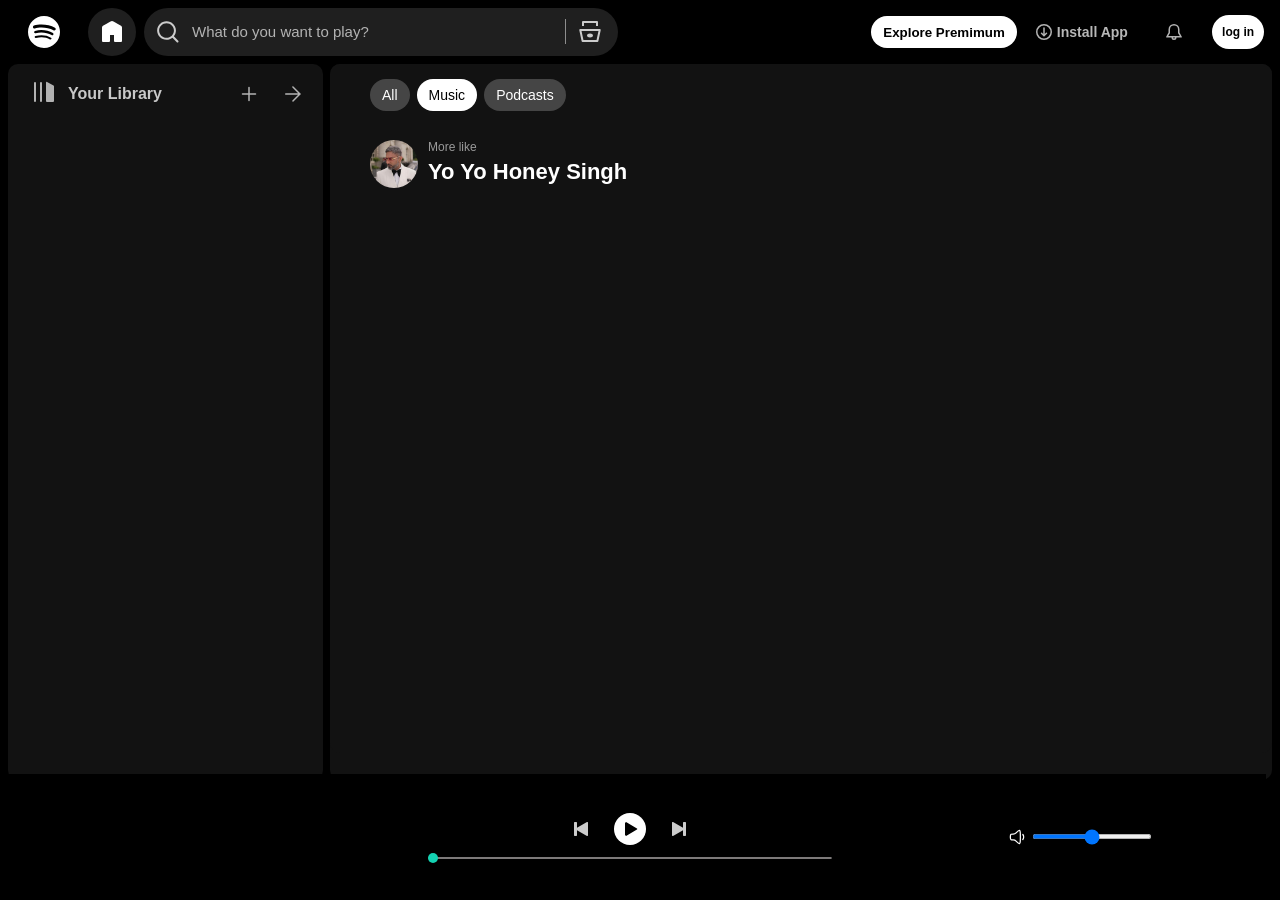
==== spotify.html @ b98eda98 "first commit" ====
<!DOCTYPE html>
<html lang="en">

<head>
    <meta charset="UTF-8">
    <meta name="viewport" content="width=device-width, initial-scale=1.0">
    <title>Spotify - Web Player: Music for everyone</title>
    <link rel="stylesheet" href="spotify.css">
    <link rel="stylesheet" href="spotify2.css">
    <link rel="stylesheet" href="https://cdnjs.cloudflare.com/ajax/libs/font-awesome/6.7.2/css/all.min.css"
        integrity="sha512-Evv84Mr4kqVGRNSgIGL/F/aIDqQb7xQ2vcrdIwxfjThSH8CSR7PBEakCr51Ck+w+/U6swU2Im1vVX0SVk9ABhg=="
        crossorigin="anonymous" referrerpolicy="no-referrer" />
</head>

<body>
    <nav>
        <div class="nav_bar">
            <div class="nav_first all_flex">
                <div class="hameburger">
                    <img src="hameburger.svg" alt="" class="invert">
                </div>
                <div class="spotify all_flex">
                    <img src="spotify (1).svg" class="">
                </div>
                <div class="home">
                    <img src="home.svg" alt="" class="invert">
                </div>
                <div class="serch_container">
                    <div class="serch_logo">
                        <img src="serch.svg" alt="" class="invert">
                    </div>
                    <div class="fst_input">
                        <input type="text" name="" id="input" placeholder="What do you want to play?">
                    </div>
                    <div class="browse">
                        <div class="brows_icon">
                            <img src="browse.svg" alt="">
                        </div>
                    </div>
                </div>
            </div>
            <div class="next">
                <div class="btn1">
                    <button>Explore Premimum</button>
                </div>
                <div class="install all_flex">
                    <img src="download.svg" alt="">
                    <div class="text">Install App</div>
                </div>
                <div class="bell all_flex">
                    <img src="bell.svg" alt="">
                </div>
                <div class="login all_flex">
                    <p>log in</p>
                </div>
            </div>
        </div>
    </nav>

    <div class="main">
        <div class="first_coloum">
            <div class="contnet_sec">
                <div class="content">
                    <div class="library">
                        <div class="lib_img">
                            <img src="library.svg" alt="" class="invert">
                        </div>
                        <p>Your Library</p>
                    </div>
                    <div class="icon">
                        <div class="plus width all_flex">
                            <img src="plus.svg" alt="" class="invert img_wdth">
                        </div>
                        <div class="right width all_flex">
                            <img src="arrow.svg" alt="" class="invert img_wdth">
                        </div>
                    </div>
                </div>
            </div>

            <div class="songs_sec">
                <div class="songs">
                    <ul></ul>
                </div>
            </div>
        </div>

        <div class="second_coloum">
            <div class="content2">
                <div class="sc_first">
                    <div class="buttons">
                        <div class="all">
                            <p>All</p>
                        </div>
                        <div class="music">
                            <p>Music</p>
                        </div>
                        <div class="podcast">
                            <p>Podcasts</p>
                        </div>
                    </div>
                </div>

                <div class="scrool">

                    <div class="main_content">
                        <div class="singer">
                            <div class="img">
                                <img src="assets/ab6761610000f178bc7e4fffd515b47ff1ebbc1f.jpg">
                            </div>
                            <div class="texxt">
                                <p>More like</p>
                                <h1>Yo Yo Honey Singh</h1>
                            </div>
                        </div>
                    </div>
                    <div class="song_sec">
                         <!-- <div data-folder="YoYo" class="frst_song song">
                            <div class="play_btn">
                                <i class="fa-solid fa-play"></i>
                            </div>
                            <img src="assets/ab67706f000000027d7188716df3a173fcbd8a00.jpg" alt="">
                            <div class="txt">
                                <h3>Payal</h3>
                                <p>Yo Yo Honey Singh,</p>
                                <p>Paradox</p>
                            </div>
                        </div> 
                         <!-- <img src="songs/Ragni/cover.jpg.jpg" alt="">  
                       <div data-folder="Ragni" class="secnd_song song">
                            <div class="play_btn">
                                <i class="fa-solid fa-play"></i>
                            </div>
                            <img src="assets/ab6761610000f178bc7e4fffd515b47ff1ebbc1f.jpg" alt="">
                            <div class="txt">
                                <h3>Millionaire</h3>
                                <p>Yo Yo Honey Singh</p>
                            </div>
                        </div>
                        <div class="thrd_song song">
                            <div class="play_btn">
                                <i class="fa-solid fa-play"></i>
                            </div>
                            <img src="assets/ab67616d00001e0292ce6455ea43fe9af245d51c.jpg" alt="">
                            <div class="txt">
                                <h3>Dope Shope</h3>
                                <p>Yo Yo Honey Singh,</p>
                                <p>Deep Money</p>
                            </div>
                        </div>
                        <div class="frth_song song">
                            <div class="play_btn">
                                <i class="fa-solid fa-play"></i>
                            </div>
                            <img src="assets/ab67616d00001e0246a4f62d210c2cb02158eac7.jpg" alt="">
                            <div class="txt">
                                <h3>Blue Eyes</h3>
                                <p>Yo Yo Honey Singh</p>
                            </div>
                        </div>
                        <div class="ffth_song song">
                            <div class="play_btn">
                                <i class="fa-solid fa-play"></i>
                            </div>
                            <img src="assets/ab67616d00001e0265ce8c712e4fb894bc88461b.jpg" alt="">
                            <div class="txt">
                                <h3>Desi Kalakaar</h3>
                                <p>Yo Yo Honey Singh</p>
                            </div>
                        </div> 

                         <div class="frst_song song">
                            <div class="play_btn">
                                <i class="fa-solid fa-play"></i>
                            </div>
                            <img src="assets/ab67706f000000027d7188716df3a173fcbd8a00.jpg" alt="">

                            <div class="txt">
                                <h3>Payal</h3>
                                <p>Yo Yo Honey Singh,</p>
                                <p>Paradox</p>
                            </div>
                        </div>
                        <div class="secnd_song song">
                            <div class="play_btn">
                                <i class="fa-solid fa-play"></i>
                            </div>
                            <img src="assets/ab6761610000f178bc7e4fffd515b47ff1ebbc1f.jpg" alt="">
                            <div class="txt">
                                <h3>Millionaire</h3>
                                <p>Yo Yo Honey Singh</p>
                            </div>
                        </div>
                        <div class="thrd_song song">
                            <div class="play_btn">
                                <i class="fa-solid fa-play"></i>
                            </div>
                            <img src="assets/ab67616d00001e0292ce6455ea43fe9af245d51c.jpg" alt="">
                            <div class="txt">
                                <h3>Dope Shope</h3>
                                <p>Yo Yo Honey Singh,</p>
                                <p>Deep Money</p>
                            </div>
                        </div>
                        <div class="frth_song song">
                            <div class="play_btn">
                                <i class="fa-solid fa-play"></i>
                            </div>
                            <img src="assets/ab67616d00001e0246a4f62d210c2cb02158eac7.jpg" alt="">
                            <div class="txt">
                                <h3>Blue Eyes</h3>
                                <p>Yo Yo Honey Singh</p>
                            </div>
                        </div>
                        <div class="ffth_song song">
                            <div class="play_btn">
                                <i class="fa-solid fa-play"></i>
                            </div>
                            <img src="assets/ab67616d00001e0265ce8c712e4fb894bc88461b.jpg" alt="">
                            <div class="txt">
                                <h3>Desi Kalakaar</h3>
                                <p>Yo Yo Honey Singh</p>
                            </div>
                        </div>

                        <div class="frst_song song">
                            <div class="play_btn">
                                <i class="fa-solid fa-play"></i>
                            </div>
                            <img src="assets/ab67706f000000027d7188716df3a173fcbd8a00.jpg" alt="">

                            <div class="txt">
                                <h3>Payal</h3>
                                <p>Yo Yo Honey Singh,</p>
                                <p>Paradox</p>
                            </div>
                        </div>
                        <div class="secnd_song song">
                            <div class="play_btn">
                                <i class="fa-solid fa-play"></i>
                            </div>
                            <img src="assets/ab6761610000f178bc7e4fffd515b47ff1ebbc1f.jpg" alt="">
                            <div class="txt">
                                <h3>Millionaire</h3>
                                <p>Yo Yo Honey Singh</p>
                            </div>
                        </div>
                        <div class="thrd_song song">
                            <div class="play_btn">
                                <i class="fa-solid fa-play"></i>
                            </div>
                            <img src="assets/ab67616d00001e0292ce6455ea43fe9af245d51c.jpg" alt="">
                            <div class="txt">
                                <h3>Dope Shope</h3>
                                <p>Yo Yo Honey Singh,</p>
                                <p>Deep Money</p>
                            </div>
                        </div>
                        <div class="frth_song song">
                            <div class="play_btn">
                                <i class="fa-solid fa-play"></i>
                            </div>
                            <img src="assets/ab67616d00001e0246a4f62d210c2cb02158eac7.jpg" alt="">
                            <div class="txt">
                                <h3>Blue Eyes</h3>
                                <p>Yo Yo Honey Singh</p>
                            </div>
                        </div>
                        <div class="ffth_song song">
                            <div class="play_btn">
                                <i class="fa-solid fa-play"></i>
                            </div>
                            <img src="assets/ab67616d00001e0265ce8c712e4fb894bc88461b.jpg" alt="">
                            <div class="txt">
                                <h3>Desi Kalakaar</h3>
                                <p>Yo Yo Honey Singh</p>
                            </div>
                        </div>

                        <div class="frst_song song">
                            <div class="play_btn">
                                <i class="fa-solid fa-play"></i>
                            </div>
                            <img src="assets/ab67706f000000027d7188716df3a173fcbd8a00.jpg" alt="">

                            <div class="txt">
                                <h3>Payal</h3>
                                <p>Yo Yo Honey Singh,</p>
                                <p>Paradox</p>
                            </div>
                        </div>
                        <div class="secnd_song song">
                            <div class="play_btn">
                                <i class="fa-solid fa-play"></i>
                            </div>
                            <img src="assets/ab6761610000f178bc7e4fffd515b47ff1ebbc1f.jpg" alt="">
                            <div class="txt">
                                <h3>Millionaire</h3>
                                <p>Yo Yo Honey Singh</p>
                            </div>
                        </div>
                        <div class="thrd_song song">
                            <div class="play_btn">
                                <i class="fa-solid fa-play"></i>
                            </div>
                            <img src="assets/ab67616d00001e0292ce6455ea43fe9af245d51c.jpg" alt="">
                            <div class="txt">
                                <h3>Dope Shope</h3>
                                <p>Yo Yo Honey Singh,</p>
                                <p>Deep Money</p>
                            </div>
                        </div>
                        <div class="frth_song song">
                            <div class="play_btn">
                                <i class="fa-solid fa-play"></i>
                            </div>
                            <img src="assets/ab67616d00001e0246a4f62d210c2cb02158eac7.jpg" alt="">
                            <div class="txt">
                                <h3>Blue Eyes</h3>
                                <p>Yo Yo Honey Singh</p>
                            </div>
                        </div>
                        <div class="ffth_song song">
                            <div class="play_btn">
                                <i class="fa-solid fa-play"></i>
                            </div>
                            <img src="assets/ab67616d00001e0265ce8c712e4fb894bc88461b.jpg" alt="">
                            <div class="txt">
                                <h3>Desi Kalakaar</h3>
                                <p>Yo Yo Honey Singh</p>
                            </div>
                        </div>
                        <div class="frst_song song">
                            <div class="play_btn">
                                <i class="fa-solid fa-play"></i>
                            </div>
                            <img src="assets/ab67706f000000027d7188716df3a173fcbd8a00.jpg" alt="">

                            <div class="txt">
                                <h3>Payal</h3>
                                <p>Yo Yo Honey Singh,</p>
                                <p>Paradox</p>
                            </div>
                        </div>
                        <div class="secnd_song song">
                            <div class="play_btn">
                                <i class="fa-solid fa-play"></i>
                            </div>
                            <img src="assets/ab6761610000f178bc7e4fffd515b47ff1ebbc1f.jpg" alt="">
                            <div class="txt">
                                <h3>Millionaire</h3>
                                <p>Yo Yo Honey Singh</p>
                            </div>
                        </div>
                        <div class="thrd_song song">
                            <div class="play_btn">
                                <i class="fa-solid fa-play"></i>
                            </div>
                            <img src="assets/ab67616d00001e0292ce6455ea43fe9af245d51c.jpg" alt="">
                            <div class="txt">
                                <h3>Dope Shope</h3>
                                <p>Yo Yo Honey Singh,</p>
                                <p>Deep Money</p>
                            </div>
                        </div>
                        <div class="frth_song song">
                            <div class="play_btn">
                                <i class="fa-solid fa-play"></i>
                            </div>
                            <img src="assets/ab67616d00001e0246a4f62d210c2cb02158eac7.jpg" alt="">
                            <div class="txt">
                                <h3>Blue Eyes</h3>
                                <p>Yo Yo Honey Singh</p>
                            </div>
                        </div>
                        <div class="ffth_song song">
                            <div class="play_btn">
                                <i class="fa-solid fa-play"></i>
                            </div>
                            <img src="assets/ab67616d00001e0265ce8c712e4fb894bc88461b.jpg" alt="">
                            <div class="txt">
                                <h3>Desi Kalakaar</h3>
                                <p>Yo Yo Honey Singh</p>
                            </div>
                        </div>
                        <div class="frst_song song">
                            <div class="play_btn">
                                <i class="fa-solid fa-play"></i>
                            </div>
                            <img src="assets/ab67706f000000027d7188716df3a173fcbd8a00.jpg" alt="">

                            <div class="txt">
                                <h3>Payal</h3>
                                <p>Yo Yo Honey Singh,</p>
                                <p>Paradox</p>
                            </div>
                        </div>
                        <div class="secnd_song song">
                            <div class="play_btn">
                                <i class="fa-solid fa-play"></i>
                            </div>
                            <img src="assets/ab6761610000f178bc7e4fffd515b47ff1ebbc1f.jpg" alt="">
                            <div class="txt">
                                <h3>Millionaire</h3>
                                <p>Yo Yo Honey Singh</p>
                            </div>
                        </div>
                        <div class="thrd_song song">
                            <div class="play_btn">
                                <i class="fa-solid fa-play"></i>
                            </div>
                            <img src="assets/ab67616d00001e0292ce6455ea43fe9af245d51c.jpg" alt="">
                            <div class="txt">
                                <h3>Dope Shope</h3>
                                <p>Yo Yo Honey Singh,</p>
                                <p>Deep Money</p>
                            </div>
                        </div>
                        <div class="frth_song song">
                            <div class="play_btn">
                                <i class="fa-solid fa-play"></i>
                            </div>
                            <img src="assets/ab67616d00001e0246a4f62d210c2cb02158eac7.jpg" alt="">
                            <div class="txt">
                                <h3>Blue Eyes</h3>
                                <p>Yo Yo Honey Singh</p>
                            </div>
                        </div>
                        <div class="ffth_song song">
                            <div class="play_btn">
                                <i class="fa-solid fa-play"></i>
                            </div>
                            <img src="assets/ab67616d00001e0265ce8c712e4fb894bc88461b.jpg" alt="">
                            <div class="txt">
                                <h3>Desi Kalakaar</h3>
                                <p>Yo Yo Honey Singh</p>
                            </div>
                        </div>
                        <div class="frst_song song">
                            <div class="play_btn">
                                <i class="fa-solid fa-play"></i>
                            </div>
                            <img src="assets/ab67706f000000027d7188716df3a173fcbd8a00.jpg" alt="">

                            <div class="txt">
                                <h3>Payal</h3>
                                <p>Yo Yo Honey Singh,</p>
                                <p>Paradox</p>
                            </div>
                        </div>
                        <div class="secnd_song song">
                            <div class="play_btn">
                                <i class="fa-solid fa-play"></i>
                            </div>
                            <img src="assets/ab6761610000f178bc7e4fffd515b47ff1ebbc1f.jpg" alt="">
                            <div class="txt">
                                <h3>Millionaire</h3>
                                <p>Yo Yo Honey Singh</p>
                            </div>
                        </div>
                        <div class="thrd_song song">
                            <div class="play_btn">
                                <i class="fa-solid fa-play"></i>
                            </div>
                            <img src="assets/ab67616d00001e0292ce6455ea43fe9af245d51c.jpg" alt="">
                            <div class="txt">
                                <h3>Dope Shope</h3>
                                <p>Yo Yo Honey Singh,</p>
                                <p>Deep Money</p>
                            </div>
                        </div>
                        <div class="frth_song song">
                            <div class="play_btn">
                                <i class="fa-solid fa-play"></i>
                            </div>
                            <img src="assets/ab67616d00001e0246a4f62d210c2cb02158eac7.jpg" alt="">
                            <div class="txt">
                                <h3>Blue Eyes</h3>
                                <p>Yo Yo Honey Singh</p>
                            </div>
                        </div>
                        <div class="ffth_song song">
                            <div class="play_btn">
                                <i class="fa-solid fa-play"></i>
                            </div>
                            <img src="assets/ab67616d00001e0265ce8c712e4fb894bc88461b.jpg" alt="">
                            <div class="txt">
                                <h3>Desi Kalakaar</h3>
                                <p>Yo Yo Honey Singh</p>
                            </div>
                        </div>
                        <div class="frst_song song">
                            <div class="play_btn">
                                <i class="fa-solid fa-play"></i>
                            </div>
                            <img src="assets/ab67706f000000027d7188716df3a173fcbd8a00.jpg" alt="">

                            <div class="txt">
                                <h3>Payal</h3>
                                <p>Yo Yo Honey Singh,</p>
                                <p>Paradox</p>
                            </div>
                        </div>
                        <div class="secnd_song song">
                            <div class="play_btn">
                                <i class="fa-solid fa-play"></i>
                            </div>
                            <img src="assets/ab6761610000f178bc7e4fffd515b47ff1ebbc1f.jpg" alt="">
                            <div class="txt">
                                <h3>Millionaire</h3>
                                <p>Yo Yo Honey Singh</p>
                            </div>
                        </div>
                        <div class="thrd_song song">
                            <div class="play_btn">
                                <i class="fa-solid fa-play"></i>
                            </div>
                            <img src="assets/ab67616d00001e0292ce6455ea43fe9af245d51c.jpg" alt="">
                            <div class="txt">
                                <h3>Dope Shope</h3>
                                <p>Yo Yo Honey Singh,</p>
                                <p>Deep Money</p>
                            </div>
                        </div>
                        <div class="frth_song song">
                            <div class="play_btn">
                                <i class="fa-solid fa-play"></i>
                            </div>
                            <img src="assets/ab67616d00001e0246a4f62d210c2cb02158eac7.jpg" alt="">
                            <div class="txt">
                                <h3>Blue Eyes</h3>
                                <p>Yo Yo Honey Singh</p>
                            </div>
                        </div>
                        <div class="ffth_song song">
                            <div class="play_btn">
                                <i class="fa-solid fa-play"></i>
                            </div>
                            <img src="assets/ab67616d00001e0265ce8c712e4fb894bc88461b.jpg" alt="">
                            <div class="txt">
                                <h3>Desi Kalakaar</h3>
                                <p>Yo Yo Honey Singh</p>
                            </div>
                        </div> -->
                    </div>
                </div>
            </div>
        </div>
    </div>

    <div class="track_player">
        <div class="first">
            <div class="song_tittle">
                <p></p>
            </div>
        </div>
        <div class="second">
            <div class="top">
                <img id="previous" src="left_play.svg" alt="" class="invert inv">
                <img id="play" src="play1.svg" alt="">
                <img id="next" src="right_play.svg" alt="" class="invert inv">
            </div>
            <div class="bottom all_flex">
                <div class="time1"></div>
                <div class="seekbar1">
                    <div class="seekbar"></div>
                    <div class="circle"></div>
                </div>
                <div class="time2"></div>
            </div>
        </div>
        <div class="third all_flex">
            <div class="volume all_flex">
                <img src="volumeHalf.svg" alt="" class="invert">
                <input type="range" id="volume" class="volume-slider" min="0" max="1" step="0.01" value="0.5">
            </div>
        </div>
    </div>
    </div>

    <script src="spotify.js"></script>
</body>

</html>
---- spotify.css ----
* {
    margin: 0;
    padding: 0;
}

body {
    background-color: #000000;
    color: #fff;
    padding: 8px;
    font-family: Arial, sans-serif;
    /* position: relative; */
}

.nav_bar {
    width: 100%;
    height: 48px;
    display: flex;
    align-items: center;
    justify-content: space-between;
}

.spotify {
    width: 72px;
    height: 48px;
}

.hameburger img {
    width: 35px;
    display: none;
}

.spotify img {
    width: 32px;
    height: 32px;
    cursor: pointer;
}

.home {
    margin: 0 0 0 8px;
    padding: 12px;
    background-color: #1f1f1f;
    border-radius: 50%;
    width: 24px;
    height: 24px;
}

.home img {
    width: 24px;
    height: 24px;
    cursor: pointer;
}

.serch_container {
    border-radius: 0 30px 30px 0;
    width: auto;
    height: 48px;
    padding: 0 8px;
    display: flex;
}

.serch_logo {
    width: 48px;
    height: 48px;
    background-color: #1f1f1f;
    border-radius: 30px 0 0 30px;
}

.serch_logo img {
    padding: 0 12px;
    width: 24px;
    height: 48px;
    filter: invert(.8);
    cursor: pointer;
}

.fst_input input {
    width: 362px;
    height: 48px;
    background-color: #1f1f1f;
    border: none;
    outline: none;
    padding-right: 10px;
}

.fst_input input::placeholder {
    color: #b3b3b3;
    font-size: 15px;
}

.browse {
    width: 54px;
    height: 48px;
    background-color: #1f1f1f;
    border-radius: 0 30px 30px 0;
}

.brows_icon {
    margin: 11px 0 0 1px;
    border-left: 1px solid rgb(141, 141, 141);
    width: 40.667px;
    height: 24.667px;
    background-color: #1f1f1f;
}

.brows_icon img {
    width: 24px;
    height: 24px;
    filter: invert(.8);
    padding: 1px 8px 0 12px;
    cursor: pointer;
}

.next {
    /* margin-left: 228.267px; */
    width: 400.667px;
    height: 48px;
    display: flex;
    align-items: center;
}

.btn1 button {
    width: 145.33px;
    height: 32px;
    background-color: #fff;
    color: #000;
    border: none;
    outline: none;
    font-weight: 700;
    border-radius: 30px;
    cursor: pointer;
}

.install {
    margin-left: 7px;
    width: 95.333px;
    height: 24px;
    padding: 4px 8px 4px 12px;
}

.install img {
    width: 16px;
    height: 16px;
    filter: invert(.7);
    cursor: pointer;
}

.install .text {
    font-weight: 700;
    font-size: 14px;
    margin-left: 5px;
    color: #ffffffb7;
    cursor: pointer;
}

.bell {
    width: 32px;
    height: 32px;
    margin-left: 14px;
    padding: 0 8px;
}

.bell img {
    width: 16px;
    height: 16px;
    filter: invert(.7);
    cursor: pointer;
}

.login {
    margin-left: 7px;
    width: 70px;
    height: 48px;
}

.login p {
    padding: 10px;
    background-color: #fff;
    color: #000;
    border-radius: 20px;
    font-weight: 700;
    cursor: pointer;
    font-size: 12px;
}

.main {
    display: flex;
    gap: 7px;
    margin-top: 8px;
}

.first_coloum {
    width: 25%;
    height: 79.5vh;
    border-radius: 10px;
    background-color: #121212;
}

.second_coloum {
    width: 75%;
    height: 79.5vh;
    border-radius: 10px;
    background-color: #121212;
}

.content2 {
    width: auto;
    height: auto;
    width: 100%;
    height: 76.5vh;
    border-radius: 10px;
    background-color: #121212;
}

.contnet_sec {
    width: 100%;
    height: 76px;
}

.content {
    width: 283px;
    height: 40px;
    padding: 12px 16px 8px 16px;
    display: flex;
}

.library {
    width: 142px;
    height: 32px;
    padding: 4px 8px;
    display: flex;
    margin-right: 60px;
}

.lib_img {
    width: 24px;
    height: 24px;
    margin-right: 12px;
}

.lib_img img {
    width: auto;
    filter: invert(.7);
}

.library p {
    font-weight: 700;
    height: 28px;
    line-height: 28px;
    color: #ffffffc4;
}

.icon {
    width: 72px;
    height: 32px;
    display: flex;
}

.width {
    width: 32px;
    height: 32px;
}

.img_wdth {
    width: 16px;
    height: 16px;
}

.plus {
    margin: 2px 15px auto auto;
    filter: invert(.3);
}

.right {
    margin: 2px auto auto auto;
    filter: invert(.3);
}

.songs_sec {
    width: 91%;
    height: 75vh;
    padding: 10px 0px 10px 25px;
    /* border: 1px solid red; */
}

.songs {
    width: 100%;
    height: 57.9vh;
    overflow: scroll;
    overflow-x: hidden;
    /* border: 1px solid rgb(4, 255, 0); */
}

.songs ul {
    display: flex;
    flex-direction: column;
    gap: 6px;
}

.songs ul li {
    display: flex;
    align-items: center;
    justify-content: space-between;
    overflow: hidden;
    width: 89%;
    height: 30px;
    list-style-type: decimal;
    font-size: 11px;
    padding: 5px 10px 5px 5px;
    border-radius: 4px;
    cursor: pointer;
    color: #ffffffba;
    font-weight: 550;
    border: 1.5px solid rgb(56, 56, 56);
}

.music_icn img {
    margin-right: 7px;
}

.music_text {
    display: flex;
    align-items: center;
    width: 82%;
    height: 28px;
    margin-right: 9px;
    overflow: scroll;
    scrollbar-width: none;
    /* border: 1px solid green; */
}

.sc_first {
    width: auto;
    height: 64px;
    padding: 8px 40px 0 40px;
}

.buttons {
    width: 200px;
    height: 40px;
    padding-top: 7px;
    display: flex;
}

.buttons p {
    margin: 0 7px 0 0;
    padding: 8px 12px;
    border-radius: 20px;
    font-size: 14px;
    background-color: #454545;
}

.music p {
    background-color: #fff;
    color: #000;
}

.main_content {
    width: 80%;
    padding: 4px 40px 0 40px;
    /* border: 1px solid palegreen; */
    margin-bottom: 8px;
}

.singer {
    width: 80%;
    height: 48px;
    display: flex;
    gap: 10px;
    /* border: 1px solid rgb(0, 255, 0); */
}

.singer .img {
    width: 48px;
    height: 48px;
}

.singer .img img {
    width: 48px;
    border-radius: 50%;
}

.texxt p {
    font-size: 12px;
    filter: invert(.4);
}

.texxt h1 {
    margin-top: 5px;
    font-size: 22px;
    font-weight: 700;
}

.song_sec {
    /* border: 1px solid rgb(0, 255, 0); */
    padding-left: 28px;
    display: flex;
    flex-wrap: wrap;
}

.scrool {
    overflow-y: scroll;
    overflow-x: hidden;
    height: auto;
    height: 67vh;
}

.song {
    width: 155.179px;
    height: 248.385px;
    padding: 12px;
    border-radius: 7px;
    cursor: pointer;
    overflow: hidden;
    /* border: 1px solid rgb(255, 0, 0); */
}

.song:hover {
    background-color: #1f1f1f;
    --a: 1;
}

.song img {
    width: 153.719px;
    height: 153.719px;
    border-radius: 8px;
}

.song .txt {
    width: 153.719px;
    height: 86.667px;
    margin-top: 5px;
    /* border: 1px solid rgb(30, 0, 255); */
}

.song .txt h3 {
    margin: 5px 0 10px 0;
}

.song .txt {
    width: 100%;
}

.song .txt p {
    font-size: 12px;
    filter: invert(.3);
}

.play_btn {
    position: relative;
}

.play_btn i {
    position: absolute;
    top: 96px;
    right: 7px;
    background-color: #1ed760;
    color: #000000;
    border-radius: 50%;
    display: inline-flex;
    align-items: center;
    justify-content: center;
    width: 50px;
    height: 50px;
    opacity: var(--a);
    transition: all .1s ease-out;
    box-shadow: 0 8px 9px rgba(0, 0, 0, .5);
}

.track_player {
    margin-top: 2px;
    width: 99%;
    height: 14vh;
    display: flex;
    align-items: center;
    justify-content: space-between;
    position: fixed;
    bottom: 0px;
    left: -1px;
    overflow: hidden;
    /* border: 1px solid #1ed760; */
    background-color: rgb(0, 0, 0);
}

.first {
    width: 330.198px;
    height: 51.333px;
    padding: 10px 20px;
    /* border: 1px solid #d71ebb; */
}

.song_tittle {
    /* border: 1px solid #3ad71e; */
    width: 100%;
    height: auto;
    overflow: auto;
    overflow-wrap: anywhere;
}

.song_tittle p {
    font-size: 12px;
    font-weight: 500;
}

.second {
    width: 499px;
    height: 61.333px;
    /* border: 1px solid #ffffff; */
}

.third {
    width: 374px;
    height: 61.333px;
    /* border: 1px solid #ff0000; */
}

.top {
    margin: 7px 0 4px 0;
    width: 498px;
    height: 32px;
    display: flex;
    justify-content: center;
    align-items: center;
    gap: 25px;
    /* border: 1px solid #ffea00; */
}

.bottom {
    width: 498px;
    height: 17.667px;
    /* border: 1px solid #1500ff; */
}

.seekbar1 {
    position: relative;
    /* border: 1px solid #ffffff; */
}

.seekbar {
    position: relative;
    width: 402px;
    border: 1.99px solid rgba(158, 154, 154, 0.792);
    border-radius: 5px;
    margin: 13px auto;
    cursor: pointer;
}

.circle {
    width: 10px;
    height: 10px;
    border-radius: 50%;
    background-color: #14d2b2;
    position: absolute;
    bottom: 9.5px;
    left: 0px;
    transition: all .3s ease-in-out;
    cursor: pointer;
}

.time1,
.time2 {
    font-size: 12px;
    padding: 0 8px;
}

.top img {
    width: 16px;
    height: 16px;
    cursor: pointer;
}

.top :nth-child(2) {
    padding: 8px;
    border-radius: 50%;
    background-color: #fff;
}

.volume {
    gap: 5px;
    cursor: pointer;
}
---- spotify2.css ----
.invert {
  filter: invert(1);
}

:root {
  --a: 0;
}

.inv {
  filter: invert(.8);
}

.opicty {
  fill: currentcolor;
}

.all_flex {
  display: flex;
  justify-content: center;
  align-items: center;
}

::-webkit-scrollbar {
  width: 8px;
}

::-webkit-scrollbar-track {
  background: #00000092;
}

::-webkit-scrollbar-thumb {
  background: #797979;
  border-radius: 10px;
}

::-webkit-scrollbar-thumb:hover {
  background: #3a999b;
  cursor: pointer;
}

.volume-slider {
  width: 120px;
  height: 5px;
  cursor: pointer;
}


@media (max-width: 1035px) {
  .first_coloum {
    position: absolute;
    left: -120%;
    transition: all .6s ease-in-out;
    z-index: 1;
    width: 425px;
    height: 93vh;
  }

  .btn1 {
    display: none;
  }

  .songs_sec,
  .songs {
    height: 78vh;
  }

  .second_coloum {
    width: 100%;
  }

  .next {
    margin-left: auto;
  }


  .track_player {
    display: flex;
    justify-content: center;
    align-items: center;
    width: 100%;
  }

  .next {
    width: auto;
  }

  .nav_bar {
    width: auto;
  }

  .sc_first {
    width: auto;
  }

  .fst_input input {
    width: auto;
  }

  .scrool {
    overflow-y: scroll;
    overflow-x: hidden;
    scrollbar-width: none;
  }

  .singer {
    width: 100%;
  }

  .texxt p {
    font-size: 18px;
  }

  .hameburger img {
    display: block;
  }

}

@media (max-width: 900px) {

  .first,
  .third {
    display: none;
  }
}

@media (max-width: 720px) {

  .install {
    display: none;
  }
}

@media (max-width: 590px) {
  .fst_input input {
    display: none;
  }

  .browse {
    display: none;
  }

  .serch_logo {
    border-radius: 30px;
  }
}

@media (max-width: 500px) {

  .seekbar1,
  .seekbar {
    width: 300px;
  }

  .second,
  .top,
  .bottom {
    width: 98%;
  }

  .first_coloum {
    width: 100%;
  }
}

@media (max-width: 450px) {
  .first_coloum {
    width: 100%;
  }

  .seekbar1,
  .seekbar {
    width: 100%;
  }

  .song_sec {
    padding-left: 0px;
  }

  .scrool {

    height: 71vh;

    .main_content {
      height: auto;
    }

    .song {
      width: 88%;
      height: auto;
      padding: 25px;
    }

    .song img {
      width: 100%;
      height: auto;
    }

    .txt h3 {
      font-size: 35px;
    }

    .song .txt p {
      font-size: 20px;
    }

    .play_btn i {
      top: 260px;
      right: 10px;
    }

  }
}

@media (max-width: 380px) {
  .home {
    display: none;
  }

  .first_coloum {
    width: 100%;
  }

  .bell,
  .login {
    margin: 0;
  }
}
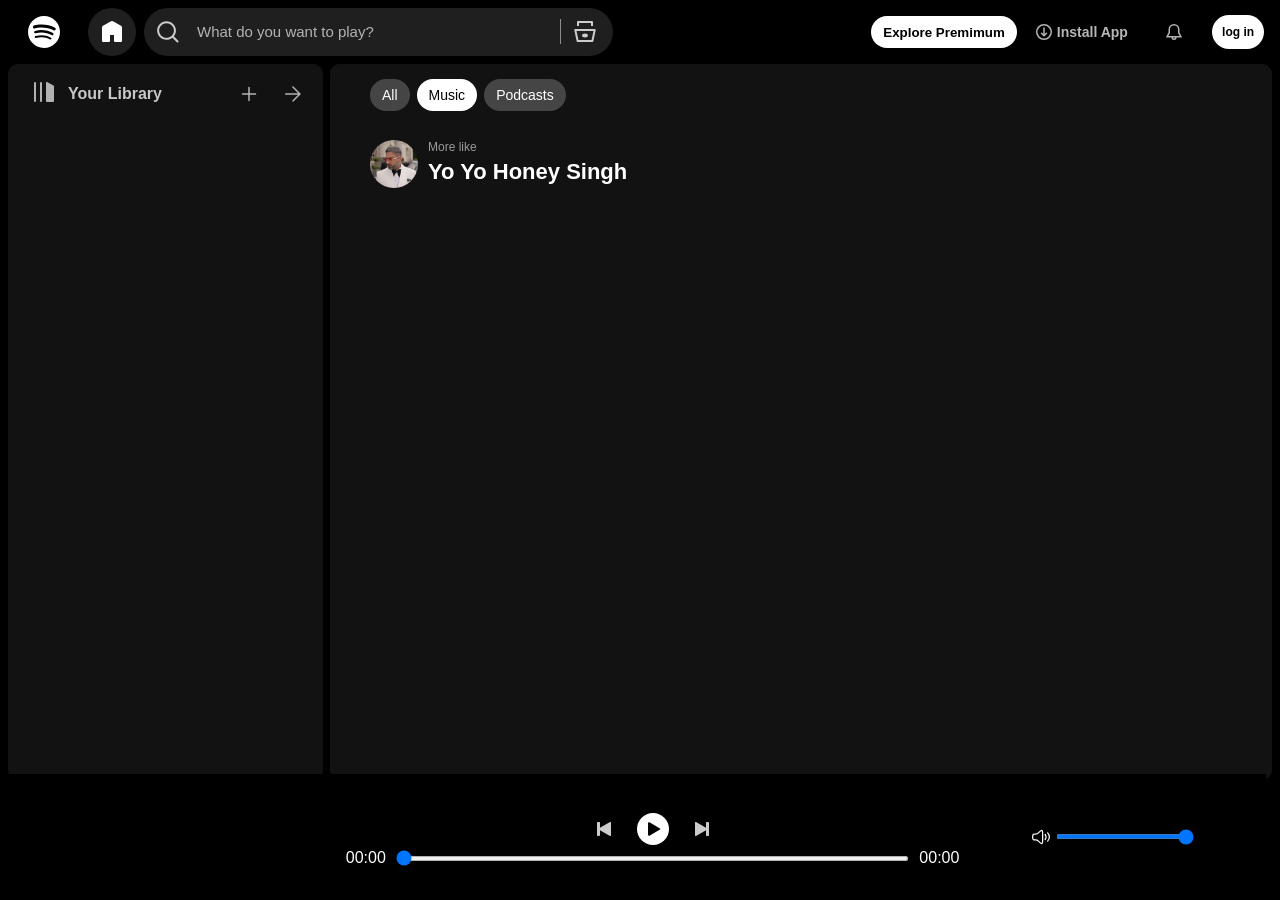
==== commit f102474b: "put all svg in a folder" ====
--- a/spotify.html
+++ b/spotify.html
@@ -13,28 +13,29 @@
 </head>
 
 <body>
+
     <nav>
         <div class="nav_bar">
             <div class="nav_first all_flex">
                 <div class="hameburger">
-                    <img src="hameburger.svg" alt="" class="invert">
+                    <img src="svg/hameburger.svg" alt="" class="invert">
                 </div>
                 <div class="spotify all_flex">
-                    <img src="spotify (1).svg" class="">
+                    <img src="svg/spotify (1).svg" class="">
                 </div>
                 <div class="home">
-                    <img src="home.svg" alt="" class="invert">
+                    <img src="svg/home.svg" alt="" class="invert">
                 </div>
                 <div class="serch_container">
                     <div class="serch_logo">
-                        <img src="serch.svg" alt="" class="invert">
+                        <img src="svg/serch.svg" alt="" class="invert">
                     </div>
                     <div class="fst_input">
-                        <input type="text" name="" id="input" placeholder="What do you want to play?">
+                        <input type="text" name="" id="search_input" placeholder="What do you want to play?">
                     </div>
                     <div class="browse">
                         <div class="brows_icon">
-                            <img src="browse.svg" alt="">
+                            <img src="svg/browse.svg" alt="">
                         </div>
                     </div>
                 </div>
@@ -44,17 +45,27 @@
                     <button>Explore Premimum</button>
                 </div>
                 <div class="install all_flex">
-                    <img src="download.svg" alt="">
+                    <img src="svg/download.svg" alt="">
                     <div class="text">Install App</div>
                 </div>
                 <div class="bell all_flex">
-                    <img src="bell.svg" alt="">
+                    <img src="svg/bell.svg" alt="">
                 </div>
                 <div class="login all_flex">
                     <p>log in</p>
                 </div>
             </div>
         </div>
+
+        <!-- search outcome -->
+
+        <div class="search_output">
+            <ul id="search_output_ul">
+            </ul>
+        </div>
+
+
+
     </nav>
 
     <div class="main">
@@ -63,16 +74,16 @@
                 <div class="content">
                     <div class="library">
                         <div class="lib_img">
-                            <img src="library.svg" alt="" class="invert">
+                            <img src="svg/library.svg" alt="" class="invert">
                         </div>
                         <p>Your Library</p>
                     </div>
                     <div class="icon">
                         <div class="plus width all_flex">
-                            <img src="plus.svg" alt="" class="invert img_wdth">
+                            <img src="svg/plus.svg" alt="" class="invert img_wdth">
                         </div>
                         <div class="right width all_flex">
-                            <img src="arrow.svg" alt="" class="invert img_wdth">
+                            <img src="svg/arrow.svg" alt="" class="invert img_wdth">
                         </div>
                     </div>
                 </div>
@@ -115,433 +126,8 @@
                         </div>
                     </div>
                     <div class="song_sec">
-                         <!-- <div data-folder="YoYo" class="frst_song song">
-                            <div class="play_btn">
-                                <i class="fa-solid fa-play"></i>
-                            </div>
-                            <img src="assets/ab67706f000000027d7188716df3a173fcbd8a00.jpg" alt="">
-                            <div class="txt">
-                                <h3>Payal</h3>
-                                <p>Yo Yo Honey Singh,</p>
-                                <p>Paradox</p>
-                            </div>
-                        </div> 
-                         <!-- <img src="songs/Ragni/cover.jpg.jpg" alt="">  
-                       <div data-folder="Ragni" class="secnd_song song">
-                            <div class="play_btn">
-                                <i class="fa-solid fa-play"></i>
-                            </div>
-                            <img src="assets/ab6761610000f178bc7e4fffd515b47ff1ebbc1f.jpg" alt="">
-                            <div class="txt">
-                                <h3>Millionaire</h3>
-                                <p>Yo Yo Honey Singh</p>
-                            </div>
-                        </div>
-                        <div class="thrd_song song">
-                            <div class="play_btn">
-                                <i class="fa-solid fa-play"></i>
-                            </div>
-                            <img src="assets/ab67616d00001e0292ce6455ea43fe9af245d51c.jpg" alt="">
-                            <div class="txt">
-                                <h3>Dope Shope</h3>
-                                <p>Yo Yo Honey Singh,</p>
-                                <p>Deep Money</p>
-                            </div>
-                        </div>
-                        <div class="frth_song song">
-                            <div class="play_btn">
-                                <i class="fa-solid fa-play"></i>
-                            </div>
-                            <img src="assets/ab67616d00001e0246a4f62d210c2cb02158eac7.jpg" alt="">
-                            <div class="txt">
-                                <h3>Blue Eyes</h3>
-                                <p>Yo Yo Honey Singh</p>
-                            </div>
-                        </div>
-                        <div class="ffth_song song">
-                            <div class="play_btn">
-                                <i class="fa-solid fa-play"></i>
-                            </div>
-                            <img src="assets/ab67616d00001e0265ce8c712e4fb894bc88461b.jpg" alt="">
-                            <div class="txt">
-                                <h3>Desi Kalakaar</h3>
-                                <p>Yo Yo Honey Singh</p>
-                            </div>
-                        </div> 
 
-                         <div class="frst_song song">
-                            <div class="play_btn">
-                                <i class="fa-solid fa-play"></i>
-                            </div>
-                            <img src="assets/ab67706f000000027d7188716df3a173fcbd8a00.jpg" alt="">
 
-                            <div class="txt">
-                                <h3>Payal</h3>
-                                <p>Yo Yo Honey Singh,</p>
-                                <p>Paradox</p>
-                            </div>
-                        </div>
-                        <div class="secnd_song song">
-                            <div class="play_btn">
-                                <i class="fa-solid fa-play"></i>
-                            </div>
-                            <img src="assets/ab6761610000f178bc7e4fffd515b47ff1ebbc1f.jpg" alt="">
-                            <div class="txt">
-                                <h3>Millionaire</h3>
-                                <p>Yo Yo Honey Singh</p>
-                            </div>
-                        </div>
-                        <div class="thrd_song song">
-                            <div class="play_btn">
-                                <i class="fa-solid fa-play"></i>
-                            </div>
-                            <img src="assets/ab67616d00001e0292ce6455ea43fe9af245d51c.jpg" alt="">
-                            <div class="txt">
-                                <h3>Dope Shope</h3>
-                                <p>Yo Yo Honey Singh,</p>
-                                <p>Deep Money</p>
-                            </div>
-                        </div>
-                        <div class="frth_song song">
-                            <div class="play_btn">
-                                <i class="fa-solid fa-play"></i>
-                            </div>
-                            <img src="assets/ab67616d00001e0246a4f62d210c2cb02158eac7.jpg" alt="">
-                            <div class="txt">
-                                <h3>Blue Eyes</h3>
-                                <p>Yo Yo Honey Singh</p>
-                            </div>
-                        </div>
-                        <div class="ffth_song song">
-                            <div class="play_btn">
-                                <i class="fa-solid fa-play"></i>
-                            </div>
-                            <img src="assets/ab67616d00001e0265ce8c712e4fb894bc88461b.jpg" alt="">
-                            <div class="txt">
-                                <h3>Desi Kalakaar</h3>
-                                <p>Yo Yo Honey Singh</p>
-                            </div>
-                        </div>
-
-                        <div class="frst_song song">
-                            <div class="play_btn">
-                                <i class="fa-solid fa-play"></i>
-                            </div>
-                            <img src="assets/ab67706f000000027d7188716df3a173fcbd8a00.jpg" alt="">
-
-                            <div class="txt">
-                                <h3>Payal</h3>
-                                <p>Yo Yo Honey Singh,</p>
-                                <p>Paradox</p>
-                            </div>
-                        </div>
-                        <div class="secnd_song song">
-                            <div class="play_btn">
-                                <i class="fa-solid fa-play"></i>
-                            </div>
-                            <img src="assets/ab6761610000f178bc7e4fffd515b47ff1ebbc1f.jpg" alt="">
-                            <div class="txt">
-                                <h3>Millionaire</h3>
-                                <p>Yo Yo Honey Singh</p>
-                            </div>
-                        </div>
-                        <div class="thrd_song song">
-                            <div class="play_btn">
-                                <i class="fa-solid fa-play"></i>
-                            </div>
-                            <img src="assets/ab67616d00001e0292ce6455ea43fe9af245d51c.jpg" alt="">
-                            <div class="txt">
-                                <h3>Dope Shope</h3>
-                                <p>Yo Yo Honey Singh,</p>
-                                <p>Deep Money</p>
-                            </div>
-                        </div>
-                        <div class="frth_song song">
-                            <div class="play_btn">
-                                <i class="fa-solid fa-play"></i>
-                            </div>
-                            <img src="assets/ab67616d00001e0246a4f62d210c2cb02158eac7.jpg" alt="">
-                            <div class="txt">
-                                <h3>Blue Eyes</h3>
-                                <p>Yo Yo Honey Singh</p>
-                            </div>
-                        </div>
-                        <div class="ffth_song song">
-                            <div class="play_btn">
-                                <i class="fa-solid fa-play"></i>
-                            </div>
-                            <img src="assets/ab67616d00001e0265ce8c712e4fb894bc88461b.jpg" alt="">
-                            <div class="txt">
-                                <h3>Desi Kalakaar</h3>
-                                <p>Yo Yo Honey Singh</p>
-                            </div>
-                        </div>
-
-                        <div class="frst_song song">
-                            <div class="play_btn">
-                                <i class="fa-solid fa-play"></i>
-                            </div>
-                            <img src="assets/ab67706f000000027d7188716df3a173fcbd8a00.jpg" alt="">
-
-                            <div class="txt">
-                                <h3>Payal</h3>
-                                <p>Yo Yo Honey Singh,</p>
-                                <p>Paradox</p>
-                            </div>
-                        </div>
-                        <div class="secnd_song song">
-                            <div class="play_btn">
-                                <i class="fa-solid fa-play"></i>
-                            </div>
-                            <img src="assets/ab6761610000f178bc7e4fffd515b47ff1ebbc1f.jpg" alt="">
-                            <div class="txt">
-                                <h3>Millionaire</h3>
-                                <p>Yo Yo Honey Singh</p>
-                            </div>
-                        </div>
-                        <div class="thrd_song song">
-                            <div class="play_btn">
-                                <i class="fa-solid fa-play"></i>
-                            </div>
-                            <img src="assets/ab67616d00001e0292ce6455ea43fe9af245d51c.jpg" alt="">
-                            <div class="txt">
-                                <h3>Dope Shope</h3>
-                                <p>Yo Yo Honey Singh,</p>
-                                <p>Deep Money</p>
-                            </div>
-                        </div>
-                        <div class="frth_song song">
-                            <div class="play_btn">
-                                <i class="fa-solid fa-play"></i>
-                            </div>
-                            <img src="assets/ab67616d00001e0246a4f62d210c2cb02158eac7.jpg" alt="">
-                            <div class="txt">
-                                <h3>Blue Eyes</h3>
-                                <p>Yo Yo Honey Singh</p>
-                            </div>
-                        </div>
-                        <div class="ffth_song song">
-                            <div class="play_btn">
-                                <i class="fa-solid fa-play"></i>
-                            </div>
-                            <img src="assets/ab67616d00001e0265ce8c712e4fb894bc88461b.jpg" alt="">
-                            <div class="txt">
-                                <h3>Desi Kalakaar</h3>
-                                <p>Yo Yo Honey Singh</p>
-                            </div>
-                        </div>
-                        <div class="frst_song song">
-                            <div class="play_btn">
-                                <i class="fa-solid fa-play"></i>
-                            </div>
-                            <img src="assets/ab67706f000000027d7188716df3a173fcbd8a00.jpg" alt="">
-
-                            <div class="txt">
-                                <h3>Payal</h3>
-                                <p>Yo Yo Honey Singh,</p>
-                                <p>Paradox</p>
-                            </div>
-                        </div>
-                        <div class="secnd_song song">
-                            <div class="play_btn">
-                                <i class="fa-solid fa-play"></i>
-                            </div>
-                            <img src="assets/ab6761610000f178bc7e4fffd515b47ff1ebbc1f.jpg" alt="">
-                            <div class="txt">
-                                <h3>Millionaire</h3>
-                                <p>Yo Yo Honey Singh</p>
-                            </div>
-                        </div>
-                        <div class="thrd_song song">
-                            <div class="play_btn">
-                                <i class="fa-solid fa-play"></i>
-                            </div>
-                            <img src="assets/ab67616d00001e0292ce6455ea43fe9af245d51c.jpg" alt="">
-                            <div class="txt">
-                                <h3>Dope Shope</h3>
-                                <p>Yo Yo Honey Singh,</p>
-                                <p>Deep Money</p>
-                            </div>
-                        </div>
-                        <div class="frth_song song">
-                            <div class="play_btn">
-                                <i class="fa-solid fa-play"></i>
-                            </div>
-                            <img src="assets/ab67616d00001e0246a4f62d210c2cb02158eac7.jpg" alt="">
-                            <div class="txt">
-                                <h3>Blue Eyes</h3>
-                                <p>Yo Yo Honey Singh</p>
-                            </div>
-                        </div>
-                        <div class="ffth_song song">
-                            <div class="play_btn">
-                                <i class="fa-solid fa-play"></i>
-                            </div>
-                            <img src="assets/ab67616d00001e0265ce8c712e4fb894bc88461b.jpg" alt="">
-                            <div class="txt">
-                                <h3>Desi Kalakaar</h3>
-                                <p>Yo Yo Honey Singh</p>
-                            </div>
-                        </div>
-                        <div class="frst_song song">
-                            <div class="play_btn">
-                                <i class="fa-solid fa-play"></i>
-                            </div>
-                            <img src="assets/ab67706f000000027d7188716df3a173fcbd8a00.jpg" alt="">
-
-                            <div class="txt">
-                                <h3>Payal</h3>
-                                <p>Yo Yo Honey Singh,</p>
-                                <p>Paradox</p>
-                            </div>
-                        </div>
-                        <div class="secnd_song song">
-                            <div class="play_btn">
-                                <i class="fa-solid fa-play"></i>
-                            </div>
-                            <img src="assets/ab6761610000f178bc7e4fffd515b47ff1ebbc1f.jpg" alt="">
-                            <div class="txt">
-                                <h3>Millionaire</h3>
-                                <p>Yo Yo Honey Singh</p>
-                            </div>
-                        </div>
-                        <div class="thrd_song song">
-                            <div class="play_btn">
-                                <i class="fa-solid fa-play"></i>
-                            </div>
-                            <img src="assets/ab67616d00001e0292ce6455ea43fe9af245d51c.jpg" alt="">
-                            <div class="txt">
-                                <h3>Dope Shope</h3>
-                                <p>Yo Yo Honey Singh,</p>
-                                <p>Deep Money</p>
-                            </div>
-                        </div>
-                        <div class="frth_song song">
-                            <div class="play_btn">
-                                <i class="fa-solid fa-play"></i>
-                            </div>
-                            <img src="assets/ab67616d00001e0246a4f62d210c2cb02158eac7.jpg" alt="">
-                            <div class="txt">
-                                <h3>Blue Eyes</h3>
-                                <p>Yo Yo Honey Singh</p>
-                            </div>
-                        </div>
-                        <div class="ffth_song song">
-                            <div class="play_btn">
-                                <i class="fa-solid fa-play"></i>
-                            </div>
-                            <img src="assets/ab67616d00001e0265ce8c712e4fb894bc88461b.jpg" alt="">
-                            <div class="txt">
-                                <h3>Desi Kalakaar</h3>
-                                <p>Yo Yo Honey Singh</p>
-                            </div>
-                        </div>
-                        <div class="frst_song song">
-                            <div class="play_btn">
-                                <i class="fa-solid fa-play"></i>
-                            </div>
-                            <img src="assets/ab67706f000000027d7188716df3a173fcbd8a00.jpg" alt="">
-
-                            <div class="txt">
-                                <h3>Payal</h3>
-                                <p>Yo Yo Honey Singh,</p>
-                                <p>Paradox</p>
-                            </div>
-                        </div>
-                        <div class="secnd_song song">
-                            <div class="play_btn">
-                                <i class="fa-solid fa-play"></i>
-                            </div>
-                            <img src="assets/ab6761610000f178bc7e4fffd515b47ff1ebbc1f.jpg" alt="">
-                            <div class="txt">
-                                <h3>Millionaire</h3>
-                                <p>Yo Yo Honey Singh</p>
-                            </div>
-                        </div>
-                        <div class="thrd_song song">
-                            <div class="play_btn">
-                                <i class="fa-solid fa-play"></i>
-                            </div>
-                            <img src="assets/ab67616d00001e0292ce6455ea43fe9af245d51c.jpg" alt="">
-                            <div class="txt">
-                                <h3>Dope Shope</h3>
-                                <p>Yo Yo Honey Singh,</p>
-                                <p>Deep Money</p>
-                            </div>
-                        </div>
-                        <div class="frth_song song">
-                            <div class="play_btn">
-                                <i class="fa-solid fa-play"></i>
-                            </div>
-                            <img src="assets/ab67616d00001e0246a4f62d210c2cb02158eac7.jpg" alt="">
-                            <div class="txt">
-                                <h3>Blue Eyes</h3>
-                                <p>Yo Yo Honey Singh</p>
-                            </div>
-                        </div>
-                        <div class="ffth_song song">
-                            <div class="play_btn">
-                                <i class="fa-solid fa-play"></i>
-                            </div>
-                            <img src="assets/ab67616d00001e0265ce8c712e4fb894bc88461b.jpg" alt="">
-                            <div class="txt">
-                                <h3>Desi Kalakaar</h3>
-                                <p>Yo Yo Honey Singh</p>
-                            </div>
-                        </div>
-                        <div class="frst_song song">
-                            <div class="play_btn">
-                                <i class="fa-solid fa-play"></i>
-                            </div>
-                            <img src="assets/ab67706f000000027d7188716df3a173fcbd8a00.jpg" alt="">
-
-                            <div class="txt">
-                                <h3>Payal</h3>
-                                <p>Yo Yo Honey Singh,</p>
-                                <p>Paradox</p>
-                            </div>
-                        </div>
-                        <div class="secnd_song song">
-                            <div class="play_btn">
-                                <i class="fa-solid fa-play"></i>
-                            </div>
-                            <img src="assets/ab6761610000f178bc7e4fffd515b47ff1ebbc1f.jpg" alt="">
-                            <div class="txt">
-                                <h3>Millionaire</h3>
-                                <p>Yo Yo Honey Singh</p>
-                            </div>
-                        </div>
-                        <div class="thrd_song song">
-                            <div class="play_btn">
-                                <i class="fa-solid fa-play"></i>
-                            </div>
-                            <img src="assets/ab67616d00001e0292ce6455ea43fe9af245d51c.jpg" alt="">
-                            <div class="txt">
-                                <h3>Dope Shope</h3>
-                                <p>Yo Yo Honey Singh,</p>
-                                <p>Deep Money</p>
-                            </div>
-                        </div>
-                        <div class="frth_song song">
-                            <div class="play_btn">
-                                <i class="fa-solid fa-play"></i>
-                            </div>
-                            <img src="assets/ab67616d00001e0246a4f62d210c2cb02158eac7.jpg" alt="">
-                            <div class="txt">
-                                <h3>Blue Eyes</h3>
-                                <p>Yo Yo Honey Singh</p>
-                            </div>
-                        </div>
-                        <div class="ffth_song song">
-                            <div class="play_btn">
-                                <i class="fa-solid fa-play"></i>
-                            </div>
-                            <img src="assets/ab67616d00001e0265ce8c712e4fb894bc88461b.jpg" alt="">
-                            <div class="txt">
-                                <h3>Desi Kalakaar</h3>
-                                <p>Yo Yo Honey Singh</p>
-                            </div>
-                        </div> -->
                     </div>
                 </div>
             </div>
@@ -556,29 +142,25 @@
         </div>
         <div class="second">
             <div class="top">
-                <img id="previous" src="left_play.svg" alt="" class="invert inv">
-                <img id="play" src="play1.svg" alt="">
-                <img id="next" src="right_play.svg" alt="" class="invert inv">
+                <img id="previous" src="svg/left_play.svg" alt="" class="invert inv">
+                <img id="play" src="svg/play1.svg" alt="">
+                <img id="next" src="svg/right_play.svg" alt="" class="invert inv">
             </div>
             <div class="bottom all_flex">
-                <div class="time1"></div>
-                <div class="seekbar1">
-                    <div class="seekbar"></div>
-                    <div class="circle"></div>
-                </div>
-                <div class="time2"></div>
+                <p id="start_timing">00:00</p>
+                <input type="range" id="music_seekbar" value="0">
+                <p id="timing">00:00</p>
             </div>
         </div>
         <div class="third all_flex">
-            <div class="volume all_flex">
-                <img src="volumeHalf.svg" alt="" class="invert">
-                <input type="range" id="volume" class="volume-slider" min="0" max="1" step="0.01" value="0.5">
-            </div>
+            <img src="svg/volumeFull.svg" alt="" class="invert" id="volume_icon">
+            <input type="range" id="volume" class="volume-slider" min="0" max="1" step="0.001" value="1">
         </div>
     </div>
     </div>
 
     <script src="spotify.js"></script>
+
 </body>
 
 </html>
--- a/spotify.css
+++ b/spotify.css
@@ -4,11 +4,15 @@
 }
 
 body {
-    background-color: #000000;
+    background-color: #000;
     color: #fff;
     padding: 8px;
     font-family: Arial, sans-serif;
     /* position: relative; */
+}
+
+nav {
+    position: relative;
 }
 
 .nav_bar {
@@ -79,7 +83,8 @@
     background-color: #1f1f1f;
     border: none;
     outline: none;
-    padding-right: 10px;
+    padding-left: 5px;
+    color: #fff;
 }
 
 .fst_input input::placeholder {
@@ -395,6 +400,7 @@
     padding-left: 28px;
     display: flex;
     flex-wrap: wrap;
+    justify-content: center;
 }
 
 .scrool {
@@ -429,7 +435,6 @@
     width: 153.719px;
     height: 86.667px;
     margin-top: 5px;
-    /* border: 1px solid rgb(30, 0, 255); */
 }
 
 .song .txt h3 {
@@ -472,28 +477,24 @@
     height: 14vh;
     display: flex;
     align-items: center;
-    justify-content: space-between;
+    justify-content: center;
     position: fixed;
     bottom: 0px;
     left: -1px;
     overflow: hidden;
-    /* border: 1px solid #1ed760; */
     background-color: rgb(0, 0, 0);
 }
 
 .first {
-    width: 330.198px;
+    width: 25%;
     height: 51.333px;
     padding: 10px 20px;
-    /* border: 1px solid #d71ebb; */
 }
 
 .song_tittle {
-    /* border: 1px solid #3ad71e; */
-    width: 100%;
-    height: auto;
-    overflow: auto;
-    overflow-wrap: anywhere;
+    width: 85%;
+    overflow: scroll;
+    scrollbar-width: none;
 }
 
 .song_tittle p {
@@ -502,64 +503,33 @@
 }
 
 .second {
-    width: 499px;
+    width: 50%;
     height: 61.333px;
-    /* border: 1px solid #ffffff; */
 }
 
 .third {
-    width: 374px;
+    width: 25%;
     height: 61.333px;
-    /* border: 1px solid #ff0000; */
+    gap: 5px;
 }
 
 .top {
     margin: 7px 0 4px 0;
-    width: 498px;
     height: 32px;
     display: flex;
     justify-content: center;
     align-items: center;
     gap: 25px;
-    /* border: 1px solid #ffea00; */
 }
 
 .bottom {
-    width: 498px;
-    height: 17.667px;
-    /* border: 1px solid #1500ff; */
-}
-
-.seekbar1 {
-    position: relative;
-    /* border: 1px solid #ffffff; */
-}
-
-.seekbar {
-    position: relative;
-    width: 402px;
-    border: 1.99px solid rgba(158, 154, 154, 0.792);
-    border-radius: 5px;
-    margin: 13px auto;
-    cursor: pointer;
-}
-
-.circle {
-    width: 10px;
-    height: 10px;
-    border-radius: 50%;
-    background-color: #14d2b2;
-    position: absolute;
-    bottom: 9.5px;
-    left: 0px;
-    transition: all .3s ease-in-out;
-    cursor: pointer;
-}
-
-.time1,
-.time2 {
-    font-size: 12px;
-    padding: 0 8px;
+    gap: 10px;
+}
+
+#music_seekbar {
+    width: 84%;
+    cursor: pointer;
+    height: 5px;
 }
 
 .top img {
@@ -574,7 +544,12 @@
     background-color: #fff;
 }
 
-.volume {
-    gap: 5px;
-    cursor: pointer;
+#volume_icon {
+    cursor: pointer;
+}
+
+.volume-slider {
+    cursor: pointer;
+    height: 5px;
+    width: 45%;
 }
--- a/spotify2.css
+++ b/spotify2.css
@@ -38,11 +38,61 @@
   cursor: pointer;
 }
 
-.volume-slider {
-  width: 120px;
-  height: 5px;
+
+/* search outcome____________________________________________________________  */
+
+.search_output {
+  background-color: rgba(0, 0, 0, 0.795);
+  backdrop-filter: blur(20px);
+  width: 44%;
+  padding: 10px 20px;
+  position: absolute;
+  top: 53px;
+  left: 120px;
+  border-radius: 5px;
+  overflow-y: scroll;
+  overflow-x: hidden;
+  max-height: 50vh;
+  z-index: 1;
+  opacity: 0;
+  visibility: hidden;
+  transition: opacity 0.3s ease-in-out, visibility 0.3s ease-in-out;
+}
+
+.search_output.show {
+  opacity: 1;
+  visibility: visible;
+}
+
+.search_output ul {
+  list-style: none;
+  display: flex;
+  flex-direction: column;
+  gap: 5px;
+}
+
+.search_output ul li {
+  border: 1.5px solid rgb(103, 103, 103);
+  padding: 3px 5px;
+  font-weight: 550;
+  font-size: 11px;
+  height: 20px;
+  overflow: scroll;
+  scrollbar-width: none;
+  display: flex;
+  align-items: center;
+  justify-content: space-evenly;
   cursor: pointer;
 }
+
+.no_result {
+  color: red;
+}
+
+
+
+/* All media queries for responsivenes________________________________________  */
+
 
 
 @media (max-width: 1035px) {
@@ -51,7 +101,7 @@
     left: -120%;
     transition: all .6s ease-in-out;
     z-index: 1;
-    width: 425px;
+    width: 500px;
     height: 93vh;
   }
 
@@ -61,7 +111,7 @@
 
   .songs_sec,
   .songs {
-    height: 78vh;
+    height: 82vh;
   }
 
   .second_coloum {
@@ -72,6 +122,10 @@
     margin-left: auto;
   }
 
+  .seekbar1,
+  .seekbar {
+    width: 100%;
+  }
 
   .track_player {
     display: flex;
@@ -113,14 +167,44 @@
   .hameburger img {
     display: block;
   }
-
 }
 
 @media (max-width: 900px) {
 
-  .first,
+  .first {
+    display: flex;
+    justify-content: center;
+    align-items: center;
+    width: 98%;
+    overflow: scroll;
+    scrollbar-width: none;
+    padding: 0px;
+  }
+
+  .second {
+    width: 80%;
+  }
+
   .third {
-    display: none;
+    width: 50%;
+  }
+
+  .seekbar1,
+  .seekbar {
+    width: 400px;
+  }
+
+  .song_tittle {
+    height: 14px;
+    display: flex;
+    justify-content: center;
+    align-items: center;
+    overflow: scroll;
+    scrollbar-width: none;
+  }
+
+  .track_player {
+    flex-direction: column;
   }
 }
 
@@ -143,20 +227,10 @@
   .serch_logo {
     border-radius: 30px;
   }
+
 }
 
 @media (max-width: 500px) {
-
-  .seekbar1,
-  .seekbar {
-    width: 300px;
-  }
-
-  .second,
-  .top,
-  .bottom {
-    width: 98%;
-  }
 
   .first_coloum {
     width: 100%;
@@ -165,11 +239,6 @@
 
 @media (max-width: 450px) {
   .first_coloum {
-    width: 100%;
-  }
-
-  .seekbar1,
-  .seekbar {
     width: 100%;
   }
 
@@ -225,4 +294,16 @@
   .login {
     margin: 0;
   }
+
+  .login {
+    width: 52px;
+  }
+
+  .spotify {
+    width: 46px;
+  }
+
+  .next {
+    margin-left: 0px;
+  }
 }
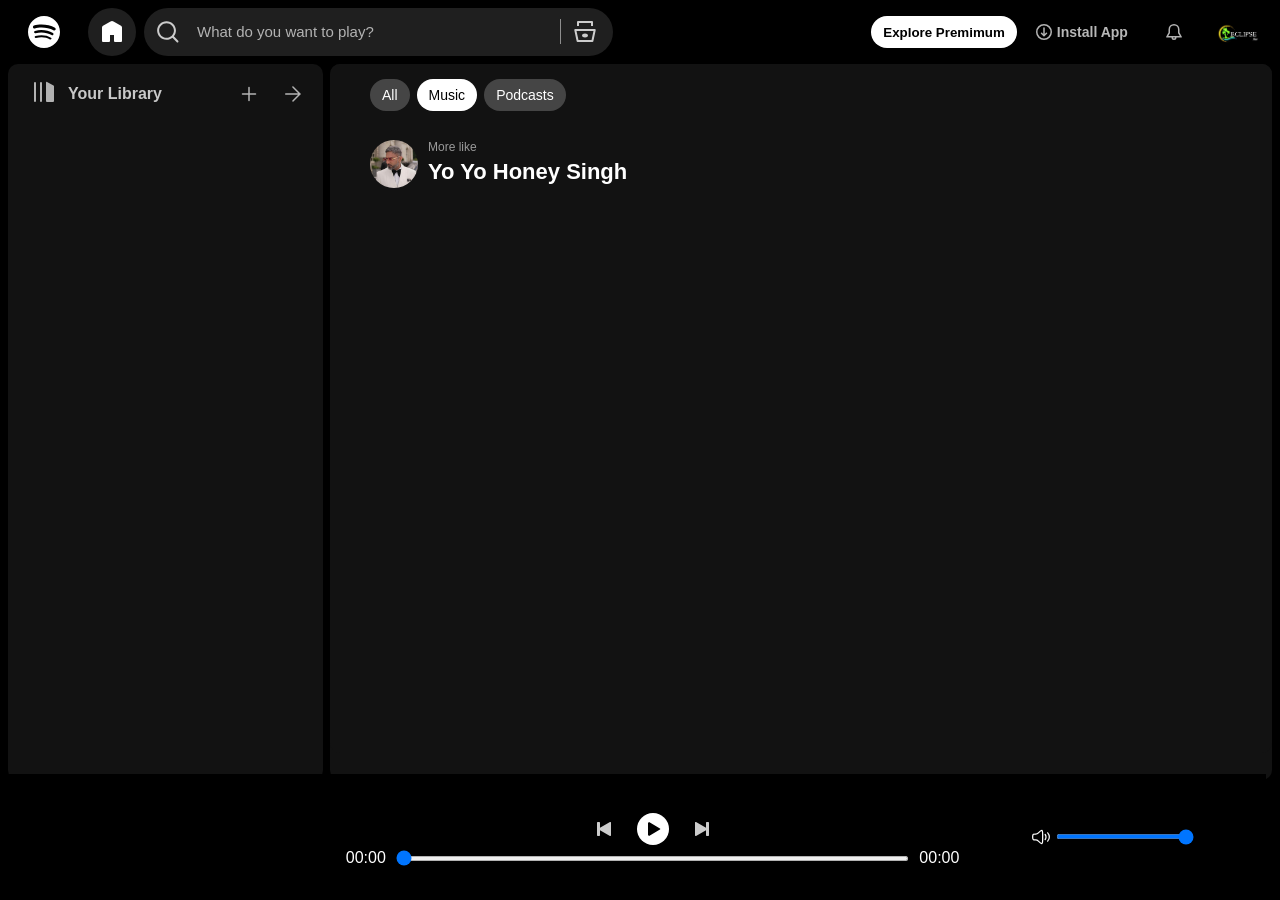
==== commit 8ad0b2ab: "modify css and js" ====
--- a/spotify.html
+++ b/spotify.html
@@ -20,7 +20,7 @@
                 <div class="hameburger">
                     <img src="svg/hameburger.svg" alt="" class="invert">
                 </div>
-                <div class="spotify all_flex">
+                <div class="spotify">
                     <img src="svg/spotify (1).svg" class="">
                 </div>
                 <div class="home">
@@ -28,7 +28,7 @@
                 </div>
                 <div class="serch_container">
                     <div class="serch_logo">
-                        <img src="svg/serch.svg" alt="" class="invert">
+                        <img src="svg/serch.svg" alt="" class="invert" id="search_icon">
                     </div>
                     <div class="fst_input">
                         <input type="text" name="" id="search_input" placeholder="What do you want to play?">
@@ -52,7 +52,7 @@
                     <img src="svg/bell.svg" alt="">
                 </div>
                 <div class="login all_flex">
-                    <p>log in</p>
+                    <img src="assets/itseclipsedev.jpg" alt="">
                 </div>
             </div>
         </div>
--- a/spotify.css
+++ b/spotify.css
@@ -26,6 +26,9 @@
 .spotify {
     width: 72px;
     height: 48px;
+    display: flex;
+    justify-content: center;
+    align-items: center;
 }
 
 .hameburger img {
@@ -177,14 +180,8 @@
     height: 48px;
 }
 
-.login p {
-    padding: 10px;
-    background-color: #fff;
-    color: #000;
-    border-radius: 20px;
-    font-weight: 700;
-    cursor: pointer;
-    font-size: 12px;
+.login img {
+    width: 90%;
 }
 
 .main {
--- a/spotify2.css
+++ b/spotify2.css
@@ -220,6 +220,10 @@
     display: none;
   }
 
+  #search_input {
+    border-radius: 25px;
+  }
+
   .browse {
     display: none;
   }
@@ -228,12 +232,42 @@
     border-radius: 30px;
   }
 
+  /*  */
+
+  .fst_input input {
+    display: none;
+  }
+
+  .serch_container.active .fst_input input {
+    display: block;
+    width: 120%;
+  }
+
+
+  /* .serch_container.active~.browse,
+  .serch_container.active~.home,
+  .serch_container.active~.bell,
+  .serch_container.active~.login {
+    display: none;
+  } */
+
+  /* .serch_container.active~.nav_icons {
+    display: none;
+  } */
+
 }
 
 @media (max-width: 500px) {
+  .home {
+    display: none;
+  }
 
   .first_coloum {
     width: 100%;
+  }
+
+  .search_output {
+    width: 54%;
   }
 }
 
@@ -282,13 +316,16 @@
 }
 
 @media (max-width: 380px) {
-  .home {
-    display: none;
+  .search_output {
+    top: 53px;
+    left: 91px;
+    width: 55%;
   }
 
   .first_coloum {
     width: 100%;
   }
+
 
   .bell,
   .login {
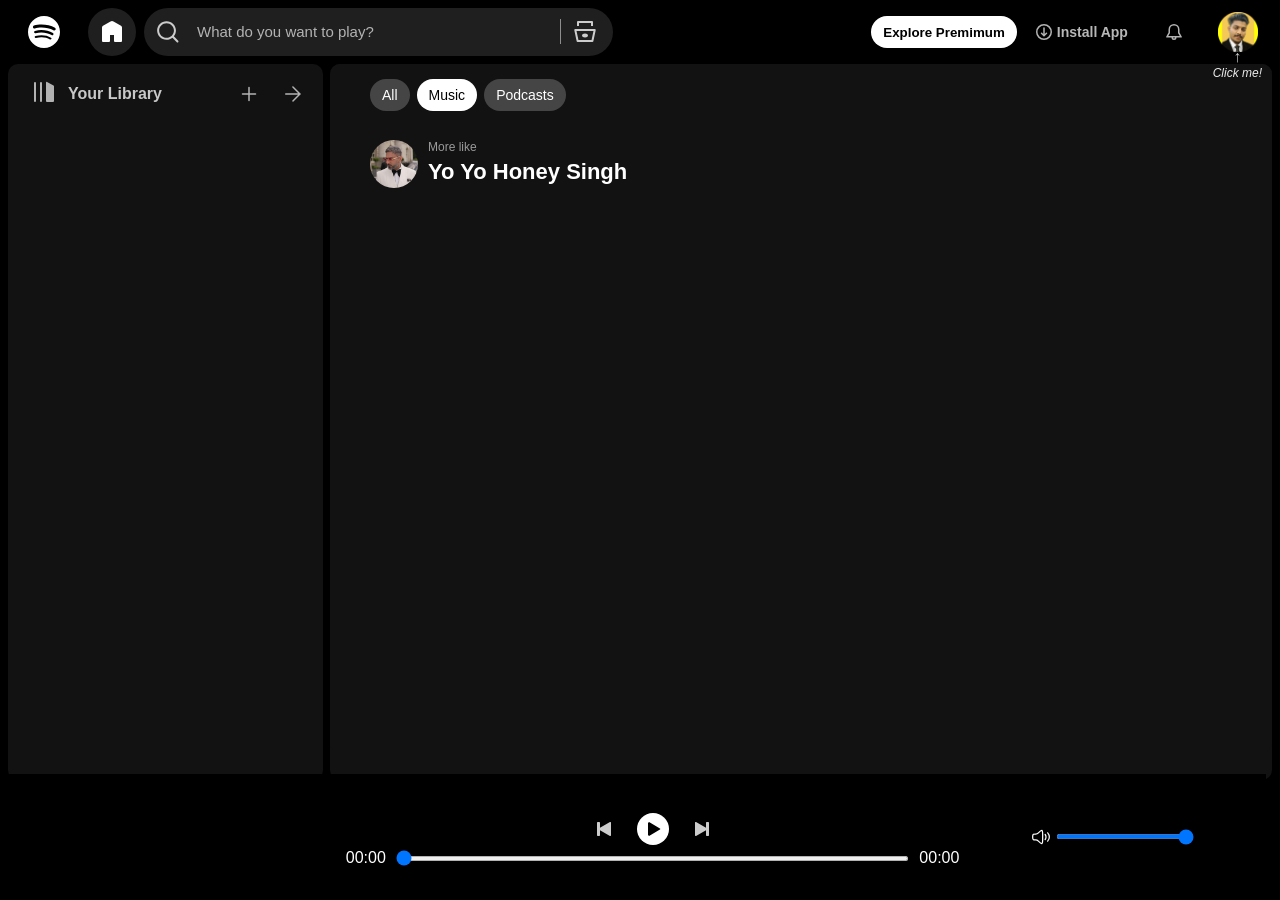
==== commit 4424aaff: "inital commit" ====
--- a/spotify.html
+++ b/spotify.html
@@ -5,6 +5,7 @@
     <meta charset="UTF-8">
     <meta name="viewport" content="width=device-width, initial-scale=1.0">
     <title>Spotify - Web Player: Music for everyone</title>
+    <link rel="icon" type="image/svg+xml" href="assets/Profile.png" />
     <link rel="stylesheet" href="spotify.css">
     <link rel="stylesheet" href="spotify2.css">
     <link rel="stylesheet" href="https://cdnjs.cloudflare.com/ajax/libs/font-awesome/6.7.2/css/all.min.css"
@@ -13,6 +14,22 @@
 </head>
 
 <body>
+
+
+
+    <div id="image_open_sec">
+        <div id="crose">×</div>
+        <div class="profile_image all_flex">
+            <img src="assets/Profile.png" alt="">
+        </div>
+        <h2>Hi, I am Gaurav Kumar</h2>
+        <p>I’m a frontend developer passionate about creating clean, responsive, and user-friendly web applications. I
+            work with HTML, CSS, JavaScript, React, and Tailwind CSS, and I’m always eager to keep learning, take on new
+            challenges, and grow as a developer.</p>
+        <a href="https://gaurav-kumar-03.vercel.app/" target="_blank">
+            <button>Portfolio</button>
+        </a>
+    </div>
 
     <nav>
         <div class="nav_bar">
@@ -51,8 +68,12 @@
                 <div class="bell all_flex">
                     <img src="svg/bell.svg" alt="">
                 </div>
-                <div class="login all_flex">
-                    <img src="assets/itseclipsedev.jpg" alt="">
+                <div class="login all_flex" id="profile_img">
+                    <img src="assets/Profile.png" alt="">
+                    <div id="click_me">
+                        <p id="arrow">↑</p>
+                        <em>Click me!</em>
+                    </div>
                 </div>
             </div>
         </div>
@@ -127,6 +148,7 @@
                     </div>
                     <div class="song_sec">
 
+                        <!-- Dynamic data...  -->
 
                     </div>
                 </div>
@@ -159,8 +181,9 @@
     </div>
     </div>
 
-    <script src="spotify.js"></script>
 
 </body>
 
+<script src="spotify.js"></script>
+
 </html>
--- a/spotify.css
+++ b/spotify.css
@@ -181,7 +181,8 @@
 }
 
 .login img {
-    width: 90%;
+    width: 60%;
+    cursor: pointer;
 }
 
 .main {
@@ -549,4 +550,110 @@
     cursor: pointer;
     height: 5px;
     width: 45%;
+}
+
+
+/* image open sec */
+
+
+#image_open_sec {
+    display: flex;
+    flex-direction: column;
+    justify-self: center;
+    align-items: center;
+    position: absolute;
+    gap: 5px;
+    width: 25%;
+    top: 70px;
+    right: 30px;
+    z-index: 1000;
+    color: rgb(255, 255, 255);
+    background: rgba(37, 24, 74, 0.306);
+    padding: 20px;
+    border-radius: 20px;
+    backdrop-filter: blur(20px);
+    opacity: 0;
+    visibility: hidden;
+    transition: opacity 0.3s ease-in-out, visibility 0.3s ease-in-out;
+}
+
+
+
+#image_open_sec.show {
+    opacity: 1;
+    visibility: visible;
+}
+
+.profile_image img {
+    width: 70%;
+    cursor: pointer;
+    border: 3px solid blue;
+    border-radius: 50%;
+    /* box-shadow: 0 2px 5px rgba(215 115 255, .6); */
+}
+
+#image_open_sec p {
+    font-size: 12px;
+}
+
+#image_open_sec h2 {
+    color: #8353d6;
+}
+
+#image_open_sec button {
+    cursor: pointer;
+    padding: 5px 10px;
+    background: linear-gradient(90deg, rgb(130, 69, 236), rgb(168, 85, 247));
+    border: none;
+    outline: none;
+    border-radius: 7px;
+    color: #fff;
+    font-weight: 550;
+    margin-top: 10px;
+    box-shadow: 0 0 2px #8245ec, 0 0 2px #8245ec, 0 0 40px #8245ec
+}
+
+#image_open_sec button:hover {
+    transition: all ease-in-out;
+    transition-duration: 300ms;
+
+    transform: scale(1.05);
+}
+
+#crose {
+    position: absolute;
+    font-size: 35px;
+    cursor: pointer;
+    top: 5px;
+    right: 18px;
+    color: #ffffffc8;
+}
+
+#click_me {
+    position: absolute;
+    top: 40px;
+    right: 10px;
+    display: flex;
+    flex-direction: column;
+    align-items: center;
+    opacity: 0;
+    visibility: hidden;
+    transition: opacity 0.3s ease-in-out, visibility 0.3s ease-in-out;
+}
+
+#click_me.show {
+    opacity: 1;
+    visibility: visible;
+}
+
+#click_me em {
+    font-size: 12px;
+    font-weight: 300;
+    color: rgb(235, 235, 235);
+}
+
+#arrow {
+    font-size: 16px;
+    font-weight: 900;
+    color: rgb(205, 205, 205);
 }
--- a/spotify2.css
+++ b/spotify2.css
@@ -105,6 +105,10 @@
     height: 93vh;
   }
 
+  #image_open_sec {
+    width: 40%;
+  }
+
   .btn1 {
     display: none;
   }
@@ -243,18 +247,6 @@
     width: 120%;
   }
 
-
-  /* .serch_container.active~.browse,
-  .serch_container.active~.home,
-  .serch_container.active~.bell,
-  .serch_container.active~.login {
-    display: none;
-  } */
-
-  /* .serch_container.active~.nav_icons {
-    display: none;
-  } */
-
 }
 
 @media (max-width: 500px) {
@@ -272,12 +264,39 @@
 }
 
 @media (max-width: 450px) {
+  #image_open_sec {
+    top: 65px;
+    right: 20px;
+    border-radius: 10px;
+  }
+
   .first_coloum {
     width: 100%;
+  }
+
+  #image_open_sec {
+    width: 60%;
+  }
+
+  .texxt h1 {
+    margin-top: 5px;
+    font-size: 16px;
+    font-weight: 600;
+  }
+
+  .texxt p {
+    font-size: 14px;
+  }
+
+  .sc_first {
+    width: auto;
+    height: 55px;
+    padding: 8px 20px 0 20px;
   }
 
   .song_sec {
     padding-left: 0px;
+
   }
 
   .scrool {
@@ -291,7 +310,7 @@
     .song {
       width: 88%;
       height: auto;
-      padding: 25px;
+      padding: 20px 10px 0 10px;
     }
 
     .song img {
@@ -300,11 +319,11 @@
     }
 
     .txt h3 {
-      font-size: 35px;
+      font-size: 30px;
     }
 
     .song .txt p {
-      font-size: 20px;
+      font-size: 17px;
     }
 
     .play_btn i {
